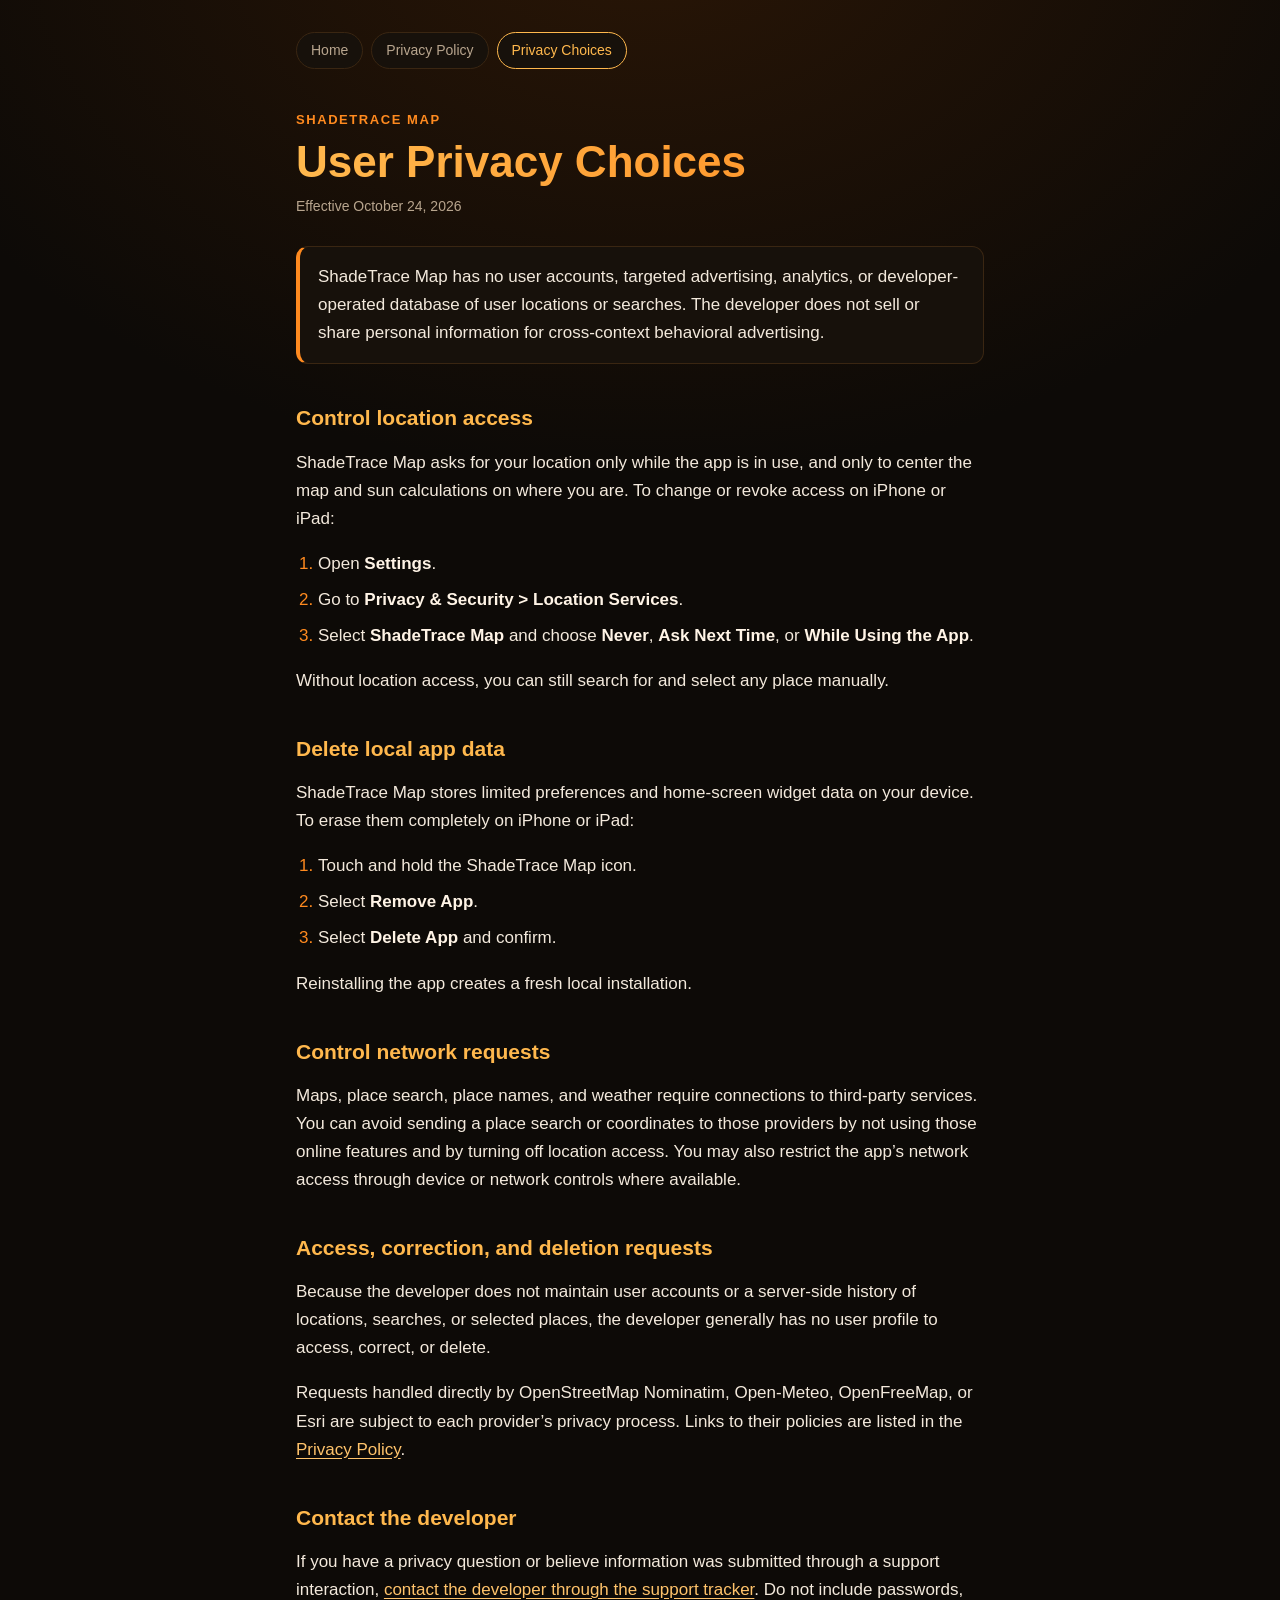
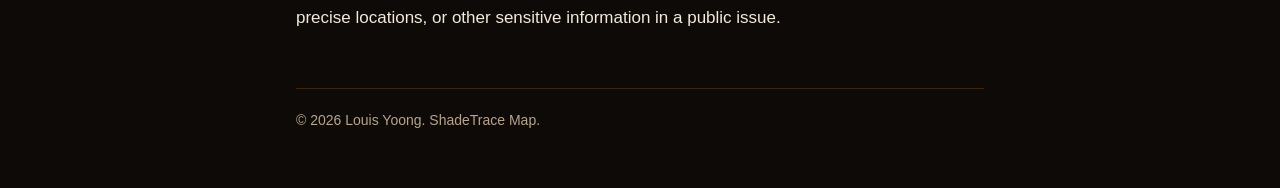
==== docs/privacy-choices.html @ 05267961 "Add changes ui" ====
<!doctype html>
<html lang="en">
<head>
  <meta charset="utf-8">
  <meta name="viewport" content="width=device-width, initial-scale=1">
  <meta name="description" content="User privacy choices for the ShadeTrace Map app.">
  <meta name="theme-color" content="#0d0a07">
  <title>User Privacy Choices — ShadeTrace Map</title>
  <link rel="stylesheet" href="styles.css">
</head>
<body>
  <main>
    <nav><a href="index.html">Home</a><a href="privacy.html">Privacy Policy</a><a href="privacy-choices.html" aria-current="page">Privacy Choices</a></nav>
    <p class="eyebrow">ShadeTrace Map</p>
    <h1>User Privacy Choices</h1>
    <p class="updated">Effective October 24, 2026</p>

    <p class="notice">ShadeTrace Map has no user accounts, targeted advertising, analytics, or developer-operated database of user locations or searches. The developer does not sell or share personal information for cross-context behavioral advertising.</p>

    <h2>Control location access</h2>
    <p>ShadeTrace Map asks for your location only while the app is in use, and only to center the map and sun calculations on where you are. To change or revoke access on iPhone or iPad:</p>
    <ol>
      <li>Open <strong>Settings</strong>.</li>
      <li>Go to <strong>Privacy &amp; Security &gt; Location Services</strong>.</li>
      <li>Select <strong>ShadeTrace Map</strong> and choose <strong>Never</strong>, <strong>Ask Next Time</strong>, or <strong>While Using the App</strong>.</li>
    </ol>
    <p>Without location access, you can still search for and select any place manually.</p>

    <h2>Delete local app data</h2>
    <p>ShadeTrace Map stores limited preferences and home-screen widget data on your device. To erase them completely on iPhone or iPad:</p>
    <ol>
      <li>Touch and hold the ShadeTrace Map icon.</li>
      <li>Select <strong>Remove App</strong>.</li>
      <li>Select <strong>Delete App</strong> and confirm.</li>
    </ol>
    <p>Reinstalling the app creates a fresh local installation.</p>

    <h2>Control network requests</h2>
    <p>Maps, place search, place names, and weather require connections to third-party services. You can avoid sending a place search or coordinates to those providers by not using those online features and by turning off location access. You may also restrict the app’s network access through device or network controls where available.</p>

    <h2>Access, correction, and deletion requests</h2>
    <p>Because the developer does not maintain user accounts or a server-side history of locations, searches, or selected places, the developer generally has no user profile to access, correct, or delete.</p>
    <p>Requests handled directly by OpenStreetMap Nominatim, Open-Meteo, OpenFreeMap, or Esri are subject to each provider’s privacy process. Links to their policies are listed in the <a href="privacy.html">Privacy Policy</a>.</p>

    <h2>Contact the developer</h2>
    <p>If you have a privacy question or believe information was submitted through a support interaction, <a href="https://github.com/louisyoong/shadetracemap-app/issues/new">contact the developer through the support tracker</a>. Do not include passwords, precise locations, or other sensitive information in a public issue.</p>

    <footer>© 2026 Louis Yoong. ShadeTrace Map.</footer>
  </main>
</body>
</html>
---- docs/styles.css ----
:root {
  color-scheme: dark;
  --bg: #0d0a07;
  --bg-glow: #2a1606;
  --panel: #17110b;
  --panel-border: #3a2612;
  --text: #f3e9dc;
  --muted: #b8a58e;
  --gold: #ffb84d;
  --orange: #ff8a1f;
  --link: #ffc36b;
}

* { box-sizing: border-box; }

html { -webkit-text-size-adjust: 100%; }

body {
  margin: 0;
  min-height: 100vh;
  background:
    radial-gradient(ellipse 90% 45% at 50% -5%, var(--bg-glow), transparent 70%),
    var(--bg);
  color: var(--text);
  font: 17px/1.65 -apple-system, BlinkMacSystemFont, "SF Pro Text", "Segoe UI", Roboto, Helvetica, Arial, sans-serif;
}

main {
  max-width: 720px;
  margin: 0 auto;
  padding: 32px 16px 56px;
}

nav {
  display: flex;
  flex-wrap: wrap;
  gap: 8px;
  margin-bottom: 40px;
}

nav a {
  padding: 6px 14px;
  border: 1px solid var(--panel-border);
  border-radius: 999px;
  background: var(--panel);
  color: var(--muted);
  font-size: 14px;
  text-decoration: none;
}

nav a:hover, nav a[aria-current="page"] {
  border-color: var(--gold);
  color: var(--gold);
}

.eyebrow {
  margin: 0 0 6px;
  color: var(--orange);
  font-size: 13px;
  font-weight: 700;
  letter-spacing: 0.12em;
  text-transform: uppercase;
}

h1 {
  margin: 0;
  background: linear-gradient(90deg, var(--gold), var(--orange));
  -webkit-background-clip: text;
  background-clip: text;
  color: transparent;
  font-size: clamp(32px, 7vw, 44px);
  line-height: 1.15;
}

h2 {
  margin: 40px 0 8px;
  color: var(--gold);
  font-size: 21px;
  line-height: 1.3;
}

.updated {
  margin: 8px 0 28px;
  color: var(--muted);
  font-size: 14px;
}

.notice {
  margin: 0;
  padding: 16px 18px;
  border: 1px solid var(--panel-border);
  border-left: 4px solid var(--orange);
  border-radius: 12px;
  background: var(--panel);
}

p, li { overflow-wrap: anywhere; }

ul, ol { padding-left: 22px; }

li + li { margin-top: 8px; }

li::marker { color: var(--orange); }

strong { color: #fff4e6; }

a { color: var(--link); text-underline-offset: 3px; }

a:hover { color: var(--gold); }

.cards {
  display: grid;
  gap: 12px;
  margin-top: 28px;
}

.cards a {
  display: block;
  padding: 18px;
  border: 1px solid var(--panel-border);
  border-radius: 14px;
  background: var(--panel);
  color: var(--text);
  text-decoration: none;
}

.cards a:hover { border-color: var(--gold); }

.cards strong { display: block; color: var(--gold); font-size: 18px; }

.cards span { color: var(--muted); font-size: 15px; }

footer {
  margin-top: 56px;
  padding-top: 20px;
  border-top: 1px solid var(--panel-border);
  color: var(--muted);
  font-size: 14px;
}
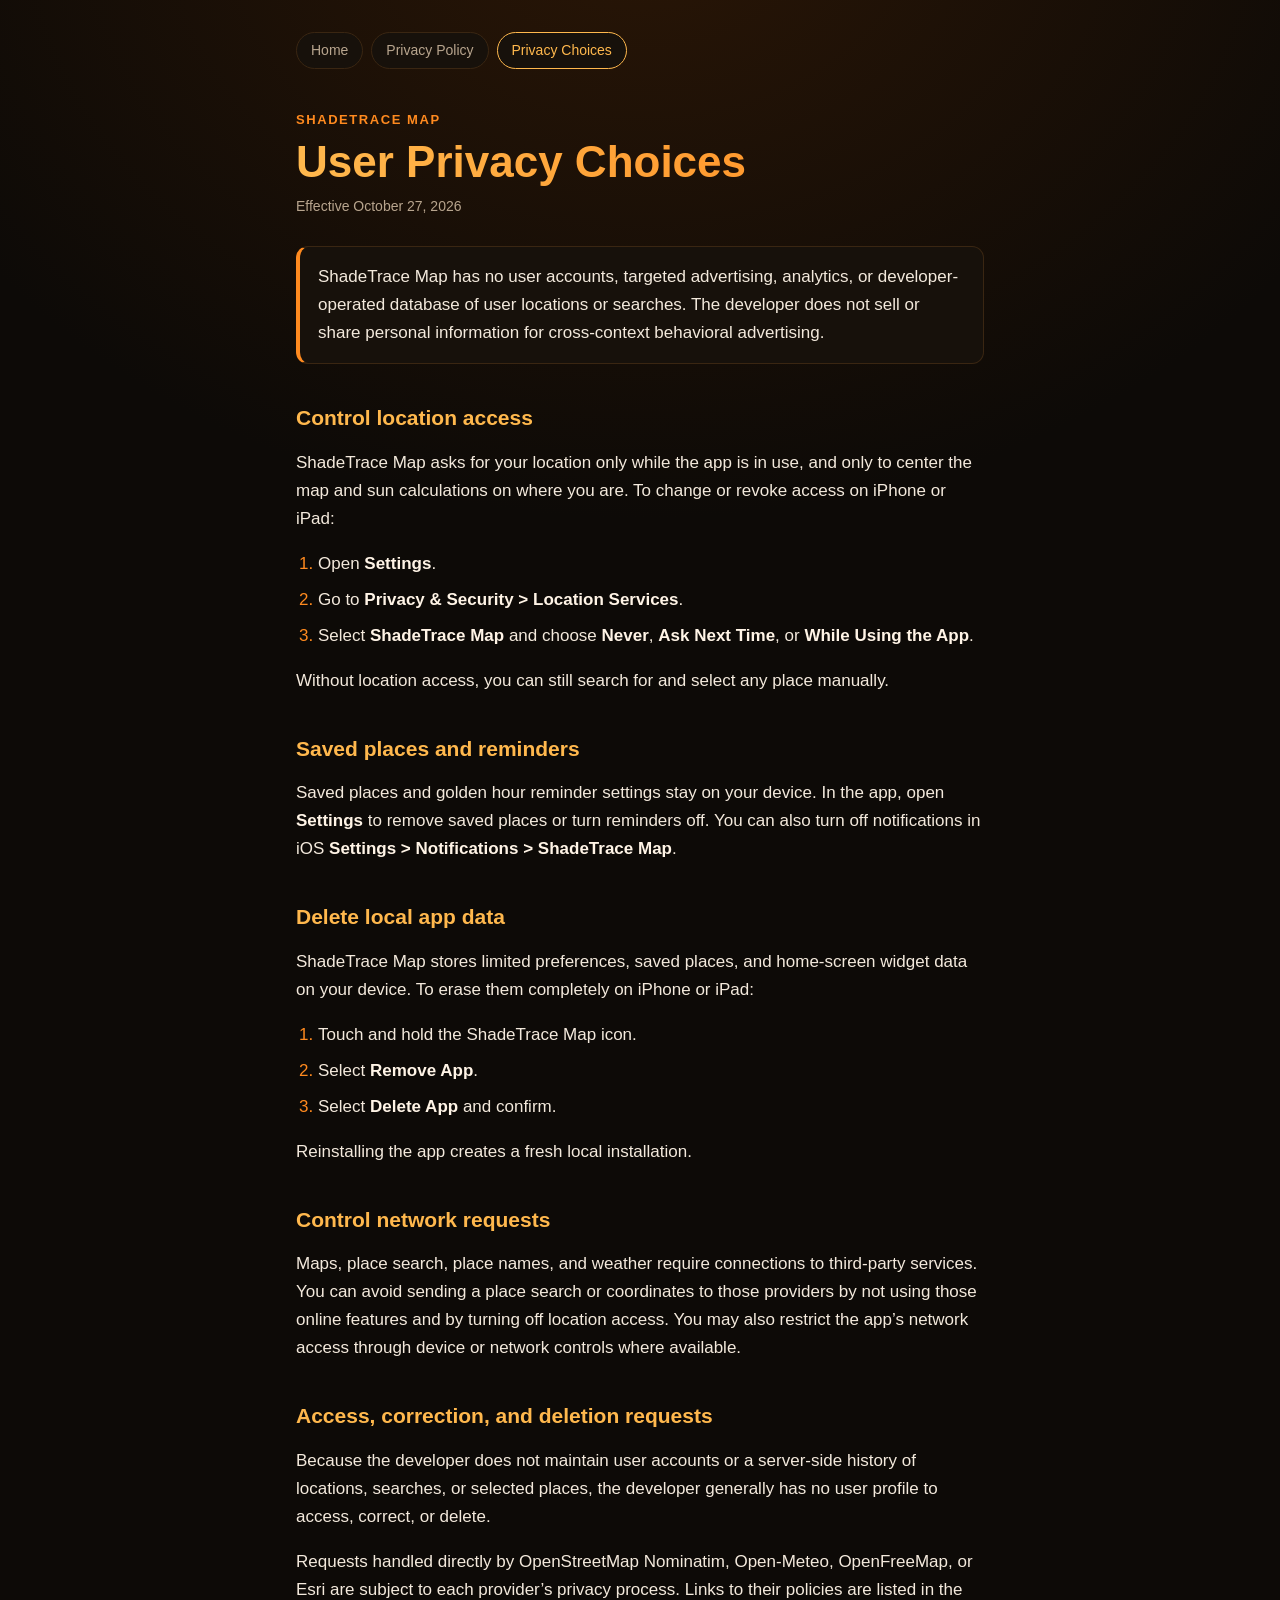
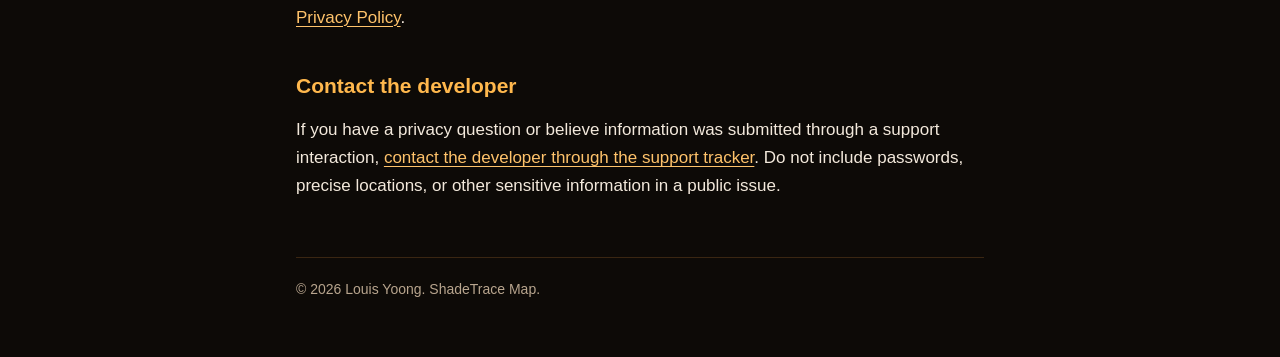
==== commit 59d398b3: "Add save location" ====
--- a/docs/privacy-choices.html
+++ b/docs/privacy-choices.html
@@ -13,7 +13,7 @@
     <nav><a href="index.html">Home</a><a href="privacy.html">Privacy Policy</a><a href="privacy-choices.html" aria-current="page">Privacy Choices</a></nav>
     <p class="eyebrow">ShadeTrace Map</p>
     <h1>User Privacy Choices</h1>
-    <p class="updated">Effective October 24, 2026</p>
+    <p class="updated">Effective October 27, 2026</p>
 
     <p class="notice">ShadeTrace Map has no user accounts, targeted advertising, analytics, or developer-operated database of user locations or searches. The developer does not sell or share personal information for cross-context behavioral advertising.</p>
 
@@ -26,8 +26,11 @@
     </ol>
     <p>Without location access, you can still search for and select any place manually.</p>
 
+    <h2>Saved places and reminders</h2>
+    <p>Saved places and golden hour reminder settings stay on your device. In the app, open <strong>Settings</strong> to remove saved places or turn reminders off. You can also turn off notifications in iOS <strong>Settings &gt; Notifications &gt; ShadeTrace Map</strong>.</p>
+
     <h2>Delete local app data</h2>
-    <p>ShadeTrace Map stores limited preferences and home-screen widget data on your device. To erase them completely on iPhone or iPad:</p>
+    <p>ShadeTrace Map stores limited preferences, saved places, and home-screen widget data on your device. To erase them completely on iPhone or iPad:</p>
     <ol>
       <li>Touch and hold the ShadeTrace Map icon.</li>
       <li>Select <strong>Remove App</strong>.</li>
